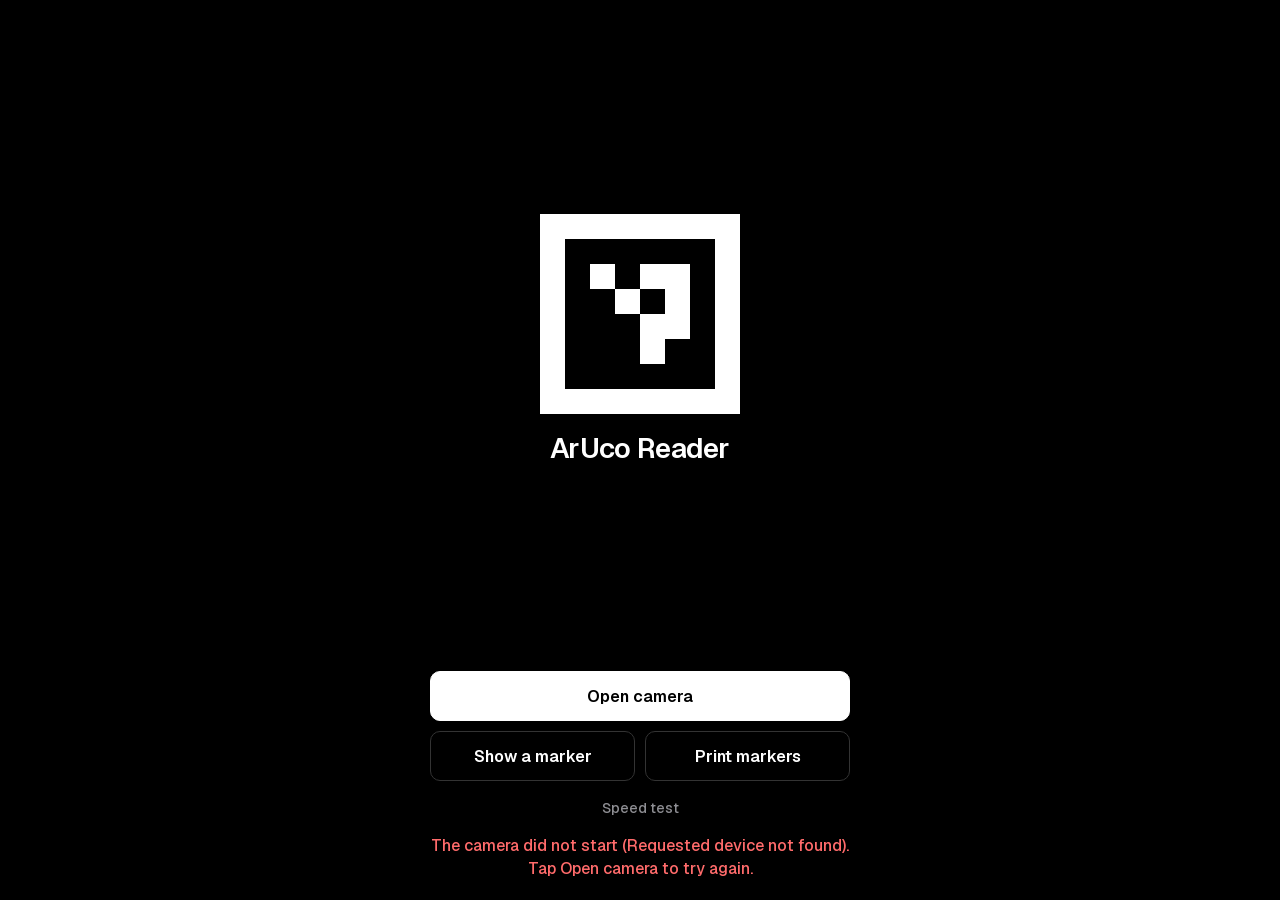
==== index.html @ ebd2d117 "Stable tags through blur and swings; smooth fades; 60 fps - Hold is time-based (0.4 s, fading over t" ====
<!doctype html>
<html lang="en">
<head>
<meta charset="utf-8">
<meta name="viewport" content="width=device-width,initial-scale=1,viewport-fit=cover,user-scalable=no">
<meta name="apple-mobile-web-app-capable" content="yes">
<meta name="mobile-web-app-capable" content="yes">
<meta name="apple-mobile-web-app-status-bar-style" content="black-translucent">
<meta name="apple-mobile-web-app-title" content="ArUco">
<meta name="theme-color" content="#000000">
<title>ArUco Reader</title>
<link rel="icon" href="icon.svg" type="image/svg+xml">
<link rel="manifest" href="manifest.webmanifest">
<link rel="preload" href="fonts/geist-latin.woff2" as="font" type="font/woff2" crossorigin>
<link rel="stylesheet" href="ui.css?v=29">
<style>
  /* Reader page. Shared tokens and components live in ui.css. */
  html, body { height: 100%; overflow: hidden; -webkit-user-select: none; user-select: none; touch-action: manipulation; }

  /* The camera area uses the largest viewport height, so Safari's toolbar collapsing or
     expanding never resizes (and visibly rescales) the picture. */
  #stage { position: fixed; top: 0; left: 0; right: 0; height: 100%; height: 100lvh; touch-action: none; overflow: hidden; }
  /* The camera is painted into the opaque #overlay with the outlines. The video element
     stays full size underneath (browsers keep delivering frames for on-screen video). */
  #video { position: absolute; inset: 0; width: 100%; height: 100%; object-fit: cover; }
  #overlay { position: absolute; inset: 0; width: 100%; height: 100%; pointer-events: none; background: var(--bg); }

  /* ---- chrome over the camera ---- */
  .glass { background: var(--glass); color: var(--fg); -webkit-backdrop-filter: blur(16px) saturate(1.3); backdrop-filter: blur(16px) saturate(1.3); }
  .top {
    position: fixed; top: 0; left: 0; right: 0; z-index: 2;
    display: flex; align-items: center; gap: 8px;
    padding: calc(env(safe-area-inset-top, 0px) + 8px) var(--sr) 8px var(--sl);
  }
  .top .spacer { flex: 1; }
  .setbtn { display: inline-flex; align-items: center; gap: 10px; height: 44px; padding: 0 14px; border: 0; border-radius: var(--r-s); font: 500 15px var(--font); }
  .setbtn svg { width: 12px; height: 12px; }
  /* Live indicator: a marker cell, filled while frames are being read. */
  .cellmark { width: 10px; height: 10px; border: 2px solid currentColor; }
  .cellmark.live { background: currentColor; }
  .round { width: 44px; height: 44px; border-radius: var(--r-s); border: 0; display: grid; place-items: center; flex: none; }
  .round[aria-pressed="true"] { background: var(--fg); color: var(--bg); }
  svg.i { width: 22px; height: 22px; fill: none; stroke: currentColor; stroke-width: 2; stroke-linecap: round; stroke-linejoin: round; }
  .stat { white-space: pre-line; position: fixed; z-index: 2; left: var(--sl); top: calc(env(safe-area-inset-top, 0px) + 62px); font: 500 11px/1.4 var(--font); text-shadow: 0 1px 2px #000; font-variant-numeric: tabular-nums; pointer-events: none; }
  /* Small labels over the camera: zoom level, paused, the one-time tap hint, notices. */
  .pill { position: fixed; z-index: 2; left: 50%; transform: translateX(-50%); padding: 9px 14px; border-radius: var(--r-s); font: 600 15px var(--font); pointer-events: none; white-space: nowrap; font-variant-numeric: tabular-nums; }
  .zoomhint { bottom: calc(var(--panel-h, 140px) + 14px); opacity: 0; transition: opacity .25s; }
  .zoomhint.on { opacity: 1; transition: none; }
  .taphint { top: 50%; transform: translate(-50%, -50%); }
  /* Paused: a white frame around the picture and a small label, nothing over the markers. */
  .frozen { top: calc(env(safe-area-inset-top, 0px) + 64px); display: inline-flex; align-items: center; gap: 7px; padding: 7px 12px; font-size: 14px; }
  .frozen svg { width: 12px; height: 12px; }
  #stage::after { content: ""; position: absolute; inset: 0; pointer-events: none; box-shadow: inset 0 0 0 3px #fff; opacity: 0; transition: opacity 120ms; }
  body.paused #stage::after { opacity: 1; }
  .taphint, .copyhint { animation: fade-in 200ms ease-out; }
  .copyhint { bottom: calc(var(--panel-h, 140px) + 14px); }
  .notice { position: fixed; z-index: 4; left: var(--sl); right: var(--sr); bottom: calc(var(--panel-h, 140px) + 14px); padding: 12px 14px; border-radius: var(--r-s); font: 500 15px/1.35 var(--font); }

  /* ---- tag strip along the bottom ---- */
  .bottom {
    position: fixed; left: 0; right: 0; bottom: 0; z-index: 2;
    background: var(--bg); border-top: 1px solid var(--hair);
    padding: 10px var(--sr) calc(env(safe-area-inset-bottom, 0px) + 12px) var(--sl);
    display: grid; gap: 8px;
  }
  .bar { display: flex; align-items: center; gap: 4px; }
  .bar .count { flex: 1; font: 600 15px var(--font); color: var(--muted); }
  .list { display: flex; gap: 8px; overflow-x: auto; scrollbar-width: none; min-width: 0; min-height: 56px; align-items: center; }
  .list::-webkit-scrollbar { display: none; }
  .list .hint { color: var(--muted); font-size: 15px; }
  /* Each card wears its marker's colour (the same as its outline on the camera): a dim
     border while out of view, full colour with a faint tint while in view. */
  .card {
    flex: none; display: flex; align-items: center; gap: 10px; padding: 6px 14px 6px 6px;
    border: 1.5px solid color-mix(in srgb, var(--c) 35%, transparent); border-radius: var(--r-s); background: var(--bg);
    transition: border-color 150ms, background-color 150ms;
  }
  .card.live { border-color: var(--c); background: color-mix(in srgb, var(--c) 14%, var(--bg)); }
  /* Cards are buttons: tap to copy the ID. */
  button.card { font: inherit; color: var(--fg); text-align: left; cursor: pointer; transition: transform 80ms ease-out, border-color 150ms, background-color 150ms; }
  button.card:active { transform: scale(0.96); }
  .card.copied small { color: var(--fg); }
  .card .mini { width: 38px; height: 38px; flex: none; border-radius: 3px; overflow: hidden; }
  .card .mini svg { width: 100%; height: 100%; display: block; shape-rendering: crispEdges; }
  .card .meta { display: grid; line-height: 1.1; font-variant-numeric: tabular-nums; }
  .card b { font: 600 20px var(--font); letter-spacing: -0.01em; }
  .card small { font: 500 12px var(--font); color: var(--muted); }

  /* ---- settings sheet ---- */
  .scrim { position: fixed; inset: 0; z-index: 5; background: rgba(0,0,0,0.5); }
  .settings {
    position: fixed; left: 0; right: 0; bottom: 0; z-index: 6; max-height: 86%; overflow-y: auto; overscroll-behavior: contain;
    background: var(--bg); border-top: 1px solid var(--hair); border-radius: var(--r-m) var(--r-m) 0 0;
    padding: 16px var(--sr) calc(env(safe-area-inset-bottom, 0px) + 20px) var(--sl);
    display: grid; gap: 20px;
  }
  .settings:not([hidden]) { animation: sheet-in 200ms cubic-bezier(0.2, 0.8, 0.2, 1); }
  .scrim:not([hidden]) { animation: fade-in 200ms ease-out; }
  .settings header { display: flex; align-items: center; gap: 12px; }
  .settings h2 { flex: 1; }
  .group { display: grid; gap: 10px; }
  .dictname { margin-top: -12px; color: var(--muted); font: 500 13px var(--font); font-variant-numeric: tabular-nums; }
  .more { display: grid; gap: 20px; border-top: 1px solid var(--hair); padding-top: 12px; }
  .more summary { cursor: pointer; font: 600 15px var(--font); color: var(--muted); list-style: none; display: flex; align-items: center; justify-content: space-between; min-height: 32px; }
  .more summary::-webkit-details-marker { display: none; }
  .more summary::after { content: "+"; font: 400 24px/1 var(--font); }
  .more[open] summary::after { content: "−"; }
  .more > .group:first-of-type { margin-top: 6px; }
  .links { display: flex; flex-wrap: wrap; gap: 8px; }
  .build { color: var(--muted); font: 500 12px var(--font); font-variant-numeric: tabular-nums; }

  /* ---- start screen ---- */
  .gate {
    position: fixed; inset: 0; z-index: 3; overflow-y: auto; background: var(--bg);
    padding: calc(env(safe-area-inset-top, 0px) + 24px) var(--sr) calc(env(safe-area-inset-bottom, 0px) + 20px) var(--sl);
    display: flex; flex-direction: column;
  }
  .gate .inner { width: 100%; max-width: 420px; margin: 0 auto; flex: 1; display: flex; flex-direction: column; gap: 18px; }
  .hero { margin: auto 0 0; display: grid; gap: 18px; justify-items: center; }
  .gate h1 { font: 600 28px/1.15 var(--font); letter-spacing: -0.025em; text-align: center; }
  .gate .actions { margin-top: auto; display: grid; gap: 10px; }
  .gate .pair { display: grid; grid-template-columns: 1fr 1fr; gap: 10px; }
  .gate .quiet { justify-self: center; color: var(--muted); font: 500 14px var(--font); padding: 8px; text-decoration: none; }
  .err { color: var(--alert); font-weight: 500; text-align: center; }
  /* While the camera starts, the splash shows only the marker, the name and the status. */
  .gate.starting .pair, .gate.starting .quiet { visibility: hidden; }

  /* ---- a shown marker, as large as fits ---- */
  .sheet { position: fixed; inset: 0; z-index: 7; background: var(--bg); display: grid; grid-template-rows: auto 1fr auto; }
  .sheet header { display: flex; align-items: center; gap: 10px; padding: calc(env(safe-area-inset-top, 0px) + 12px) var(--sr) 8px var(--sl); }
  .sheet header select { flex: 1; min-width: 0; }
  .sheet .body { display: grid; place-items: center; padding: 12px; min-height: 0; }
  #markerSvg svg { width: min(86vw, 60vh); height: auto; display: block; }
  .sheet footer { display: grid; justify-items: center; gap: 8px; padding: 8px var(--sr) calc(env(safe-area-inset-bottom, 0px) + 18px) var(--sl); }
  .caption { font: 500 13px var(--font); font-variant-numeric: tabular-nums; color: var(--muted); }
  .stepper { display: flex; align-items: stretch; gap: 8px; }
  .stepper button { width: 54px; height: 54px; font: 400 26px/1 var(--font); }
  .stepper input { width: 110px; height: 54px; text-align: center; font: 700 26px var(--font); }
</style>
</head>
<body>

<div id="stage">
  <video id="video" playsinline muted autoplay></video>
  <canvas id="overlay"></canvas>
</div>

<div class="top" id="top" hidden>
  <button class="setbtn glass" id="setBtn" aria-label="Marker set and settings"><span class="cellmark" id="live"></span><span id="setName">4×4 · 50 IDs</span><svg viewBox="0 0 12 12" aria-hidden="true"><path d="M2 4l4 4 4-4" fill="none" stroke="currentColor" stroke-width="2"/></svg></button>
  <span class="spacer"></span>
  <button class="round glass" id="torch" hidden aria-pressed="false" aria-label="Flashlight">
    <svg class="i" viewBox="0 0 24 24"><path d="M13 2 4 14h7l-1 8 9-12h-7z"/></svg>
  </button>
  <button class="round glass" id="settingsBtn" aria-label="Settings">
    <svg class="i" viewBox="0 0 24 24"><path d="M4 7h10M18 7h2M4 17h2M10 17h10"/><circle cx="16" cy="7" r="2"/><circle cx="8" cy="17" r="2"/></svg>
  </button>
</div>
<div class="stat" id="stat" hidden></div>
<div class="pill zoomhint glass" id="zoomHint" aria-live="polite"></div>
<div class="pill frozen glass" id="frozen" hidden role="status"><svg viewBox="0 0 12 12" aria-hidden="true"><path d="M3.5 2v8M8.5 2v8" stroke="currentColor" stroke-width="2.2" stroke-linecap="round"/></svg>Paused</div>
<div class="pill taphint glass" id="tapHint" hidden>Tap to pause</div>
<div class="pill copyhint glass" id="copyHint" hidden>Tap a marker to copy its ID</div>
<div class="notice glass" id="notice" hidden role="alert"></div>

<div class="bottom" id="bottom" hidden>
  <div class="bar">
    <span class="count" id="seenCount">No tags yet</span>
    <button class="btn text" id="copy">Copy IDs</button>
    <button class="btn text" id="clear">Clear</button>
  </div>
  <div class="list" id="seen"><span class="hint" id="emptyHint">Point the camera at a marker.</span></div>
</div>

<div class="scrim" id="scrim" hidden></div>
<div class="settings" id="settings" hidden role="dialog" aria-modal="true" aria-label="Settings">
  <header><h2>Settings</h2><button class="btn ink small" id="settingsDone">Done</button></header>
  <div class="group">
    <h3>Marker type</h3>
    <div class="opts" id="family"></div>
  </div>
  <div class="group" id="sizeGroup">
    <h3>IDs in the set</h3>
    <div class="opts seg" id="size"></div>
  </div>
  <p class="dictname" id="dictName"></p>
  <div class="group">
    <h3>Scan size</h3>
    <div class="opts seg" id="speedOpts"></div>
  </div>
  <details class="more">
    <summary>More settings</summary>
    <div class="group">
      <h3>Camera</h3>
      <div class="opts seg" id="camOpts"></div>
      <div id="lensGroup" hidden><div class="opts" id="lensOpts"></div></div>
      <p id="camNow" class="caption"></p>
    </div>
    <div class="group">
      <h3>Range</h3>
      <div class="opts seg" id="areaOpts"></div>
    </div>
    <div class="group">
      <h3>Error correction</h3>
      <div class="opts seg" id="correctOpts"></div>
    </div>
    <div class="group">
      <h3>Speed readout</h3>
      <div class="opts seg" id="statOpts"></div>
    </div>
  </details>
  <div class="links">
    <button class="btn line small" id="showMarker">Show a marker</button>
    <a class="btn line small" href="generate.html">Print markers</a>
    <a class="btn line small" href="bench.html">Speed test</a>
  </div>
  <p class="build" id="build"></p>
</div>

<div class="gate" id="gate">
  <div class="inner">
    <figure class="hero">
      <svg class="mark" id="mark" viewBox="0 0 8 8" role="img" aria-label="An ArUco marker"></svg>
      <h1>ArUco Reader</h1>
    </figure>
    <div class="actions">
      <button class="btn ink" id="start">Open camera</button>
      <div class="pair">
        <button class="btn line" id="gateMarker">Show a marker</button>
        <a class="btn line" href="generate.html">Print markers</a>
      </div>
      <a class="quiet" href="bench.html">Speed test</a>
      <div class="err" id="err" hidden></div>
    </div>
  </div>
</div>

<div class="sheet" id="sheet" hidden>
  <header>
    <select id="genSet" aria-label="Marker set"></select>
    <button class="btn ink small" id="genClose">Done</button>
  </header>
  <div class="body"><div id="markerSvg" class="crisp"></div></div>
  <footer>
    <div class="stepper">
      <button class="btn line" id="genPrev" aria-label="Previous ID">−</button>
      <input id="genId" type="number" min="0" value="0" inputmode="numeric" aria-label="Marker ID">
      <button class="btn line" id="genNext" aria-label="Next ID">+</button>
    </div>
    <div class="caption" id="markerCaption"></div>
  </footer>
</div>

<script src="vendor/cv.js"></script>
<script src="vendor/aruco.js"></script>
<script src="markers.js?v=29"></script>
<script src="app.js?v=29"></script>
</body>
</html>
---- ui.css ----
/* ArUco Tools: shared tokens and components. True black, white type in Geist, hairline
   separators instead of grey panels. Selection is shown by inversion (white on black flips
   to black on white). Markers are always drawn in real black and white. */

@font-face {
  font-family: 'Geist';
  src: url('fonts/geist-latin.woff2') format('woff2');
  font-weight: 100 900;
  font-style: normal;
  font-display: swap;
}

:root {
  --bg: #000;
  --raised: #000;      /* surfaces stay true black; hairlines separate them */
  --hair: #262626;     /* separators */
  --fg: #fff;
  --muted: #8e8e93;    /* secondary text, 6.8:1 on black */
  --line: #333;        /* borders of unselected controls */
  --alert: #ff6b6b;
  --glass: rgba(0, 0, 0, 0.55);
  --r-s: 10px;
  --r-m: 18px;
  --font: 'Geist', -apple-system, system-ui, 'Segoe UI', Roboto, sans-serif;
  --sl: max(16px, env(safe-area-inset-left, 0px));
  --sr: max(16px, env(safe-area-inset-right, 0px));
  color-scheme: dark;
}

* { box-sizing: border-box; }
[hidden] { display: none !important; }
html { -webkit-text-size-adjust: 100%; }
body { margin: 0; background: var(--bg); color: var(--fg); font: 400 16px/1.4 var(--font); -webkit-tap-highlight-color: transparent; -webkit-font-smoothing: antialiased; }
:focus-visible { outline: 2px solid var(--fg); outline-offset: 3px; }

h1, h2, h3 { margin: 0; text-wrap: balance; }
h2 { font: 600 21px/1.2 var(--font); letter-spacing: -0.015em; }
h3 { font: 500 13px/1.3 var(--font); color: var(--muted); letter-spacing: 0.01em; }
p { margin: 0; color: var(--muted); font-size: 14px; }
a { color: inherit; }

/* Buttons: primary (white), line (outlined), text (inline). */
.btn {
  display: inline-flex; align-items: center; justify-content: center; gap: 8px;
  height: 50px; padding: 0 18px; border: 1.5px solid var(--line); border-radius: var(--r-s);
  font: 600 16px var(--font); text-decoration: none; cursor: pointer;
  background: transparent; color: var(--fg);
  transition: transform 80ms ease-out;
}
.btn:active { transform: scale(0.97); }
.btn.ink { background: var(--fg); color: var(--bg); border-color: var(--fg); }
.btn.line:active { background: var(--fg); color: var(--bg); }
.btn.small { height: 38px; padding: 0 14px; font-size: 15px; }
.btn.text { border-color: transparent; height: 38px; padding: 0 10px; font-size: 15px; }
.btn.text:active { background: var(--fg); color: var(--bg); }
.btn:disabled { opacity: 0.45; cursor: default; }

/* Choices: cells that invert when chosen. */
.opts { display: flex; flex-wrap: wrap; gap: 8px; }
.opts button {
  height: 38px; padding: 0 14px; border: 1.5px solid var(--line); border-radius: var(--r-s);
  background: transparent; color: var(--fg); font: 500 15px var(--font); cursor: pointer;
  font-variant-numeric: tabular-nums; transition: transform 80ms ease-out;
}
.opts button:active { transform: scale(0.97); }
.opts button[aria-pressed="true"] { background: var(--fg); color: var(--bg); border-color: var(--fg); }

/* Segmented control: one of a few, joined in a single track. */
.opts.seg { display: inline-flex; flex-wrap: nowrap; gap: 2px; padding: 3px; border: 1px solid var(--line); border-radius: var(--r-s); max-width: 100%; overflow-x: auto; scrollbar-width: none; }
.opts.seg::-webkit-scrollbar { display: none; }
.opts.seg button { flex: 1 0 auto; height: 34px; padding: 0 14px; border: 0; border-radius: calc(var(--r-s) - 3px); color: var(--muted); }
.opts.seg button[aria-pressed="true"] { color: var(--bg); }

select, input {
  height: 44px; padding: 0 12px; border: 1.5px solid var(--line); border-radius: var(--r-s);
  background: var(--raised); color: var(--fg); font: 500 16px var(--font); max-width: 100%;
}
select { padding-right: 32px; appearance: none; -webkit-appearance: none;
  background: var(--raised) url("data:image/svg+xml,%3Csvg xmlns='http://www.w3.org/2000/svg' viewBox='0 0 12 12'%3E%3Cpath d='M2 4l4 4 4-4' fill='none' stroke='%23fff' stroke-width='1.6'/%3E%3C/svg%3E") no-repeat right 12px center / 12px; }
input[type=number] { font-variant-numeric: tabular-nums; }

/* Generated marker images (cards, the shown marker, printed sheets): crisp, no seams. */
.crisp svg, svg.crisp { shape-rendering: crispEdges; }

/* A marker drawn as SVG cells in a one-cell white quiet zone; always real black and white. */
.mark { display: block; width: min(46vw, 200px); height: auto; shape-rendering: crispEdges; }
.mark rect { fill: #000; transition: fill 180ms ease-in-out; transition-delay: var(--d, 0ms); }
.mark rect.w, .mark .quiet { fill: #fff; }

@keyframes sheet-in { from { transform: translateY(40px); opacity: 0.4; } }
@keyframes fade-in { from { opacity: 0; } }
@keyframes pop { from { transform: scale(0.6); opacity: 0; } }
.card.new { animation: pop 240ms cubic-bezier(0.2, 0.9, 0.3, 1.25); }

@media (prefers-reduced-motion: reduce) {
  .btn, .btn:active, .opts button, .opts button:active { transition: none; transform: none; }
  .mark rect { transition: none; }
  .settings:not([hidden]), .scrim:not([hidden]), .card.new { animation: none !important; }
}
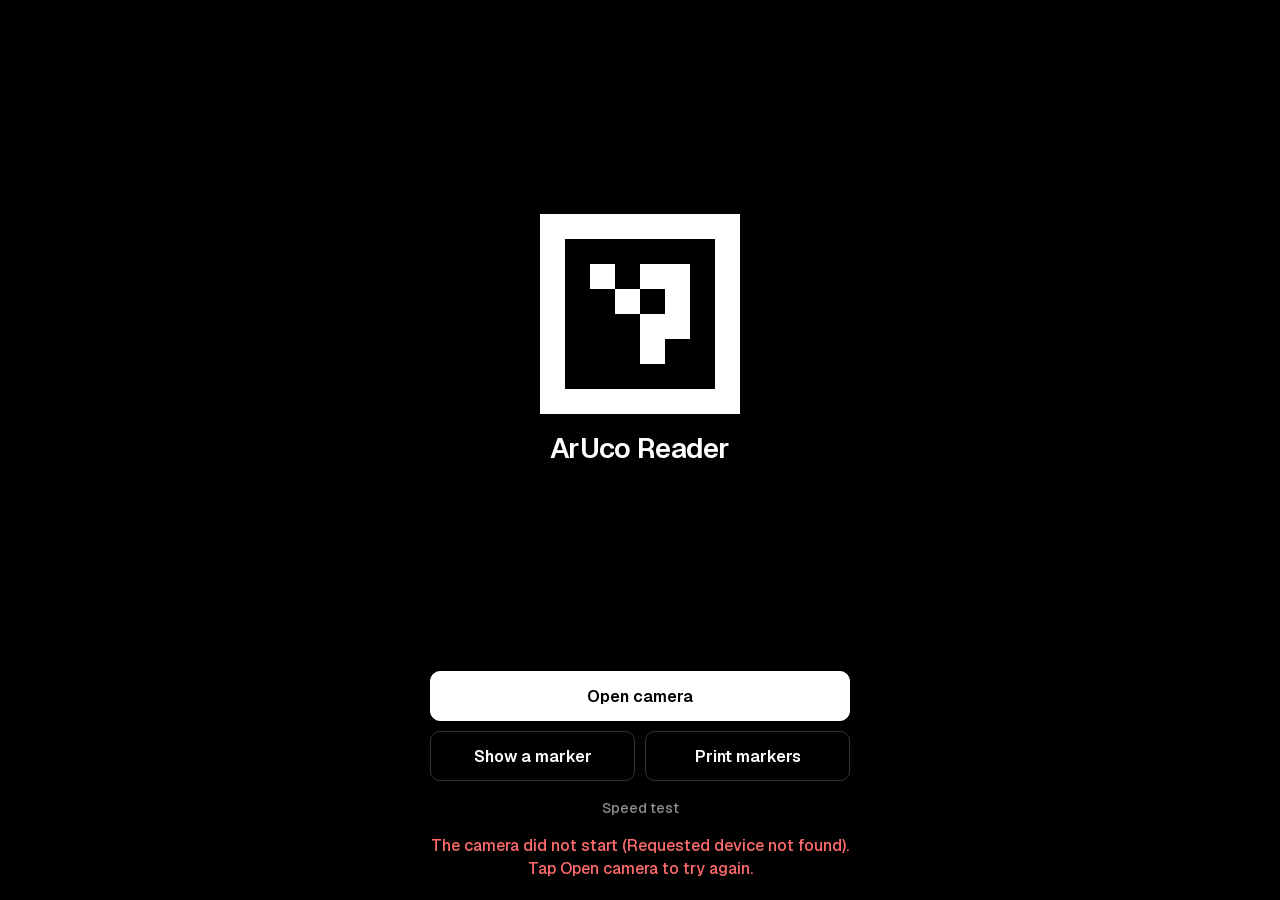
==== commit 4b2117fc: "Glide outline corrections; no second camera prompt after updates Outlines ease each new read in over" ====
--- a/index.html
+++ b/index.html
@@ -12,7 +12,7 @@
 <link rel="icon" href="icon.svg" type="image/svg+xml">
 <link rel="manifest" href="manifest.webmanifest">
 <link rel="preload" href="fonts/geist-latin.woff2" as="font" type="font/woff2" crossorigin>
-<link rel="stylesheet" href="ui.css?v=29">
+<link rel="stylesheet" href="ui.css?v=30">
 <style>
   /* Reader page. Shared tokens and components live in ui.css. */
   html, body { height: 100%; overflow: hidden; -webkit-user-select: none; user-select: none; touch-action: manipulation; }
@@ -252,7 +252,7 @@
 
 <script src="vendor/cv.js"></script>
 <script src="vendor/aruco.js"></script>
-<script src="markers.js?v=29"></script>
-<script src="app.js?v=29"></script>
+<script src="markers.js?v=30"></script>
+<script src="app.js?v=30"></script>
 </body>
 </html>
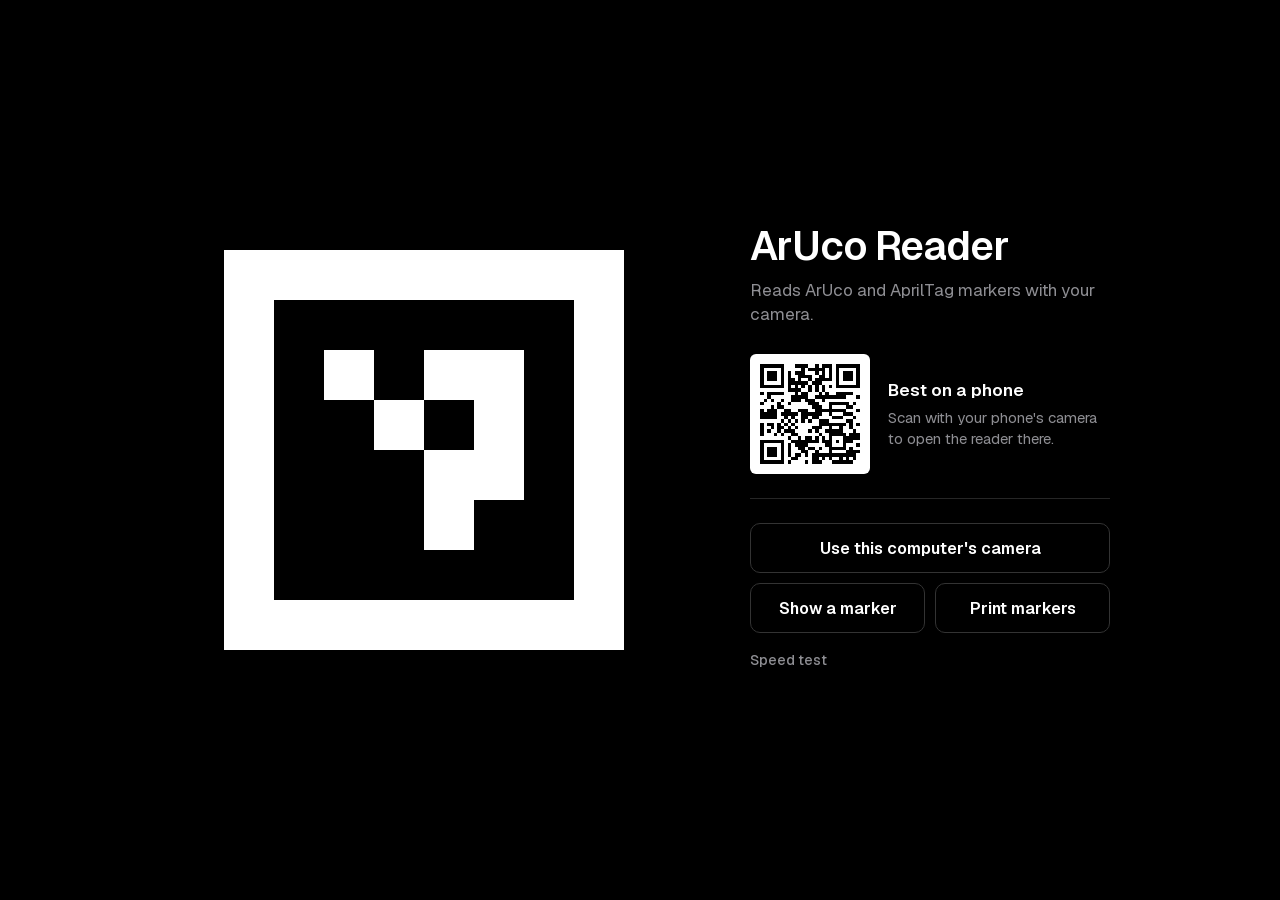
==== commit c9d1f2cb: "Desktop layouts: landing page that points to the phone, side settings, print sidebar On a computer t" ====
--- a/index.html
+++ b/index.html
@@ -12,7 +12,7 @@
 <link rel="icon" href="icon.svg" type="image/svg+xml">
 <link rel="manifest" href="manifest.webmanifest">
 <link rel="preload" href="fonts/geist-latin.woff2" as="font" type="font/woff2" crossorigin>
-<link rel="stylesheet" href="ui.css?v=30">
+<link rel="stylesheet" href="ui.css?v=31">
 <style>
   /* Reader page. Shared tokens and components live in ui.css. */
   html, body { height: 100%; overflow: hidden; -webkit-user-select: none; user-select: none; touch-action: manipulation; }
@@ -125,6 +125,43 @@
   /* While the camera starts, the splash shows only the marker, the name and the status. */
   .gate.starting .pair, .gate.starting .quiet { visibility: hidden; }
 
+  /* On a computer (a mouse or trackpad and a wide window) the start page is a landing page:
+     the marker beside the actions, and a code that opens the reader on a phone. */
+  .tagline, .handoff { display: none; }
+  @media (min-width: 860px) and (hover: hover) and (pointer: fine) {
+    .gate { display: grid; place-items: center; padding: 48px; }
+    .gate .inner {
+      flex: none; max-width: 940px; display: grid; gap: 0 72px; align-items: center;
+      grid-template-columns: minmax(0, 1fr) 360px; grid-template-areas: "mark title" "mark actions";
+    }
+    .hero { display: contents; }
+    .hero .mark { grid-area: mark; justify-self: center; width: min(34vw, 400px); }
+    .title { grid-area: title; align-self: end; display: grid; gap: 10px; }
+    .gate h1 { text-align: left; font-size: 40px; }
+    .tagline { display: block; font-size: 17px; }
+    .gate .actions { grid-area: actions; align-self: start; margin-top: 28px; }
+    .gate .quiet { justify-self: start; padding: 8px 0; }
+    .err { text-align: left; }
+    /* The reader is made for phones, so the code to open it there comes first. */
+    .handoff { order: -1; display: flex; align-items: center; gap: 18px; margin-bottom: 14px; padding-bottom: 24px; border-bottom: 1px solid var(--hair); }
+    .handoff .qr { width: 120px; height: 120px; flex: none; border-radius: 6px; shape-rendering: crispEdges; }
+    .handoff p { display: grid; gap: 4px; font-size: 14px; }
+    .handoff p { font-size: 15px; }
+    .handoff b { color: var(--fg); font-weight: 600; font-size: 17px; }
+    .gate.starting .handoff { visibility: hidden; }
+
+    /* Settings: a panel on the right instead of a sheet across the whole width. */
+    .settings {
+      top: 0; left: auto; width: 440px; max-height: none; align-content: start;
+      border-top: 0; border-left: 1px solid var(--hair); border-radius: 0;
+      padding-top: 20px;
+    }
+    .settings:not([hidden]) { animation: panel-in 200ms cubic-bezier(0.2, 0.8, 0.2, 1); }
+    .sheet header { justify-content: space-between; }
+    .sheet header select { flex: 0 1 360px; }
+  }
+  @keyframes panel-in { from { transform: translateX(40px); opacity: 0.4; } }
+
   /* ---- a shown marker, as large as fits ---- */
   .sheet { position: fixed; inset: 0; z-index: 7; background: var(--bg); display: grid; grid-template-rows: auto 1fr auto; }
   .sheet header { display: flex; align-items: center; gap: 10px; padding: calc(env(safe-area-inset-top, 0px) + 12px) var(--sr) 8px var(--sl); }
@@ -220,13 +257,20 @@
   <div class="inner">
     <figure class="hero">
       <svg class="mark" id="mark" viewBox="0 0 8 8" role="img" aria-label="An ArUco marker"></svg>
-      <h1>ArUco Reader</h1>
+      <div class="title">
+        <h1>ArUco Reader</h1>
+        <p class="tagline">Reads ArUco and AprilTag markers with your camera.</p>
+      </div>
     </figure>
     <div class="actions">
       <button class="btn ink" id="start">Open camera</button>
       <div class="pair">
         <button class="btn line" id="gateMarker">Show a marker</button>
         <a class="btn line" href="generate.html">Print markers</a>
+      </div>
+      <div class="handoff">
+        <svg class="qr" viewBox="-3 -3 35 35" role="img" aria-label="QR code for wolfffff.github.io/aruco-tools"><rect x="-3" y="-3" width="35" height="35" fill="#fff"/><path fill="#000" d="M0 0h7v1h-7zM10 0h4v1h-4zM16 0h1v1h-1zM18 0h3v1h-3zM22 0h7v1h-7zM0 1h1v1h-1zM6 1h1v1h-1zM12 1h1v1h-1zM14 1h5v1h-5zM20 1h1v1h-1zM22 1h1v1h-1zM28 1h1v1h-1zM0 2h1v1h-1zM2 2h3v1h-3zM6 2h1v1h-1zM8 2h1v1h-1zM10 2h3v1h-3zM16 2h1v1h-1zM18 2h1v1h-1zM20 2h1v1h-1zM22 2h1v1h-1zM24 2h3v1h-3zM28 2h1v1h-1zM0 3h1v1h-1zM2 3h3v1h-3zM6 3h1v1h-1zM8 3h1v1h-1zM11 3h4v1h-4zM17 3h2v1h-2zM20 3h1v1h-1zM22 3h1v1h-1zM24 3h3v1h-3zM28 3h1v1h-1zM0 4h1v1h-1zM2 4h3v1h-3zM6 4h1v1h-1zM8 4h2v1h-2zM11 4h1v1h-1zM14 4h1v1h-1zM16 4h5v1h-5zM22 4h1v1h-1zM24 4h3v1h-3zM28 4h1v1h-1zM0 5h1v1h-1zM6 5h1v1h-1zM8 5h6v1h-6zM15 5h3v1h-3zM22 5h1v1h-1zM28 5h1v1h-1zM0 6h7v1h-7zM8 6h1v1h-1zM10 6h1v1h-1zM12 6h1v1h-1zM14 6h1v1h-1zM16 6h1v1h-1zM18 6h1v1h-1zM20 6h1v1h-1zM22 6h7v1h-7zM8 7h4v1h-4zM14 7h1v1h-1zM16 7h1v1h-1zM18 7h1v1h-1zM0 8h1v1h-1zM2 8h5v1h-5zM10 8h1v1h-1zM12 8h2v1h-2zM17 8h1v1h-1zM19 8h1v1h-1zM22 8h5v1h-5zM2 9h1v1h-1zM9 9h5v1h-5zM16 9h9v1h-9zM28 9h1v1h-1zM1 10h1v1h-1zM3 10h1v1h-1zM6 10h1v1h-1zM9 10h3v1h-3zM13 10h3v1h-3zM18 10h1v1h-1zM0 11h1v1h-1zM5 11h1v1h-1zM8 11h1v1h-1zM14 11h3v1h-3zM20 11h6v1h-6zM27 11h1v1h-1zM3 12h1v1h-1zM5 12h2v1h-2zM15 12h3v1h-3zM20 12h1v1h-1zM25 12h2v1h-2zM0 13h1v1h-1zM2 13h3v1h-3zM7 13h2v1h-2zM11 13h3v1h-3zM16 13h9v1h-9zM28 13h1v1h-1zM0 14h5v1h-5zM6 14h5v1h-5zM12 14h6v1h-6zM20 14h1v1h-1zM24 14h3v1h-3zM0 15h5v1h-5zM7 15h1v1h-1zM9 15h1v1h-1zM12 15h2v1h-2zM15 15h2v1h-2zM21 15h3v1h-3zM27 15h1v1h-1zM6 16h1v1h-1zM8 16h1v1h-1zM10 16h1v1h-1zM12 16h1v1h-1zM14 16h1v1h-1zM17 16h3v1h-3zM25 16h2v1h-2zM0 17h1v1h-1zM2 17h2v1h-2zM5 17h1v1h-1zM7 17h1v1h-1zM9 17h1v1h-1zM17 17h8v1h-8zM26 17h1v1h-1zM28 17h1v1h-1zM0 18h1v1h-1zM3 18h1v1h-1zM5 18h2v1h-2zM8 18h1v1h-1zM10 18h1v1h-1zM15 18h3v1h-3zM20 18h1v1h-1zM23 18h1v1h-1zM26 18h1v1h-1zM0 19h1v1h-1zM2 19h1v1h-1zM5 19h1v1h-1zM7 19h3v1h-3zM14 19h1v1h-1zM16 19h1v1h-1zM19 19h5v1h-5zM27 19h1v1h-1zM0 20h1v1h-1zM4 20h1v1h-1zM6 20h1v1h-1zM9 20h2v1h-2zM17 20h1v1h-1zM20 20h5v1h-5zM26 20h3v1h-3zM8 21h1v1h-1zM11 21h1v1h-1zM13 21h2v1h-2zM16 21h1v1h-1zM18 21h1v1h-1zM20 21h1v1h-1zM24 21h5v1h-5zM0 22h7v1h-7zM9 22h8v1h-8zM18 22h3v1h-3zM22 22h1v1h-1zM24 22h3v1h-3zM0 23h1v1h-1zM6 23h1v1h-1zM8 23h1v1h-1zM10 23h4v1h-4zM19 23h2v1h-2zM24 23h1v1h-1zM28 23h1v1h-1zM0 24h1v1h-1zM2 24h3v1h-3zM6 24h1v1h-1zM8 24h1v1h-1zM11 24h2v1h-2zM14 24h2v1h-2zM17 24h1v1h-1zM20 24h5v1h-5zM26 24h1v1h-1zM0 25h1v1h-1zM2 25h3v1h-3zM6 25h1v1h-1zM8 25h1v1h-1zM12 25h2v1h-2zM16 25h1v1h-1zM20 25h1v1h-1zM25 25h4v1h-4zM0 26h1v1h-1zM2 26h3v1h-3zM6 26h1v1h-1zM8 26h1v1h-1zM10 26h2v1h-2zM13 26h1v1h-1zM15 26h13v1h-13zM0 27h1v1h-1zM6 27h1v1h-1zM9 27h2v1h-2zM15 27h2v1h-2zM18 27h1v1h-1zM20 27h1v1h-1zM23 27h1v1h-1zM25 27h1v1h-1zM27 27h1v1h-1zM0 28h7v1h-7zM8 28h1v1h-1zM13 28h1v1h-1zM15 28h3v1h-3zM21 28h6v1h-6z"/></svg>
+        <p><b>Best on a phone</b>Scan with your phone's camera to open the reader there.</p>
       </div>
       <a class="quiet" href="bench.html">Speed test</a>
       <div class="err" id="err" hidden></div>
@@ -252,7 +296,7 @@
 
 <script src="vendor/cv.js"></script>
 <script src="vendor/aruco.js"></script>
-<script src="markers.js?v=30"></script>
-<script src="app.js?v=30"></script>
+<script src="markers.js?v=31"></script>
+<script src="app.js?v=31"></script>
 </body>
 </html>
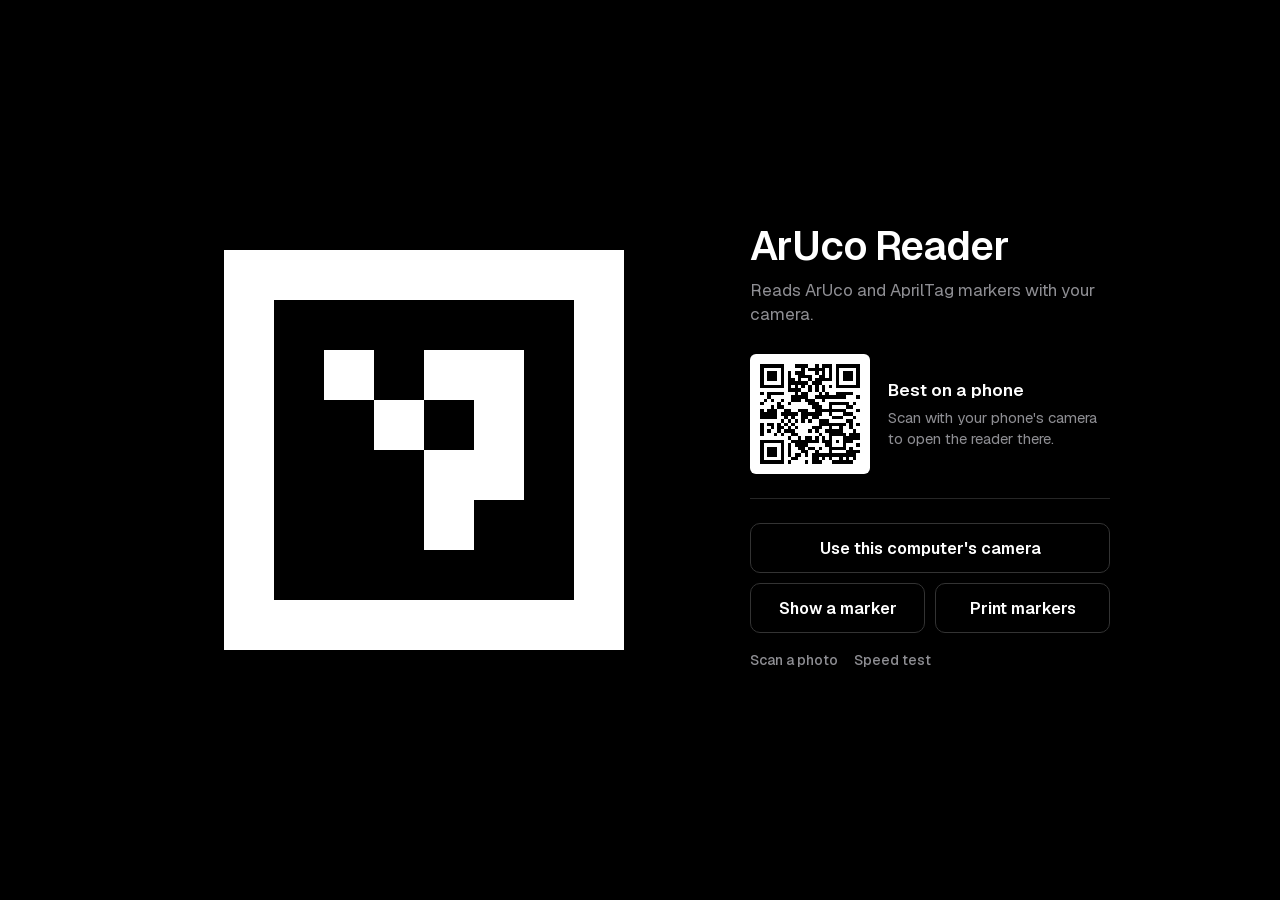
==== commit 5e6e01a1: "Auto-detect the marker type; scan a photo Auto (the new default) looks for every marker type at once" ====
--- a/index.html
+++ b/index.html
@@ -12,7 +12,7 @@
 <link rel="icon" href="icon.svg" type="image/svg+xml">
 <link rel="manifest" href="manifest.webmanifest">
 <link rel="preload" href="fonts/geist-latin.woff2" as="font" type="font/woff2" crossorigin>
-<link rel="stylesheet" href="ui.css?v=31">
+<link rel="stylesheet" href="ui.css?v=32">
 <style>
   /* Reader page. Shared tokens and components live in ui.css. */
   html, body { height: 100%; overflow: hidden; -webkit-user-select: none; user-select: none; touch-action: manipulation; }
@@ -120,10 +120,11 @@
   .gate h1 { font: 600 28px/1.15 var(--font); letter-spacing: -0.025em; text-align: center; }
   .gate .actions { margin-top: auto; display: grid; gap: 10px; }
   .gate .pair { display: grid; grid-template-columns: 1fr 1fr; gap: 10px; }
-  .gate .quiet { justify-self: center; color: var(--muted); font: 500 14px var(--font); padding: 8px; text-decoration: none; }
+  .gate .quietlinks { justify-self: center; display: flex; gap: 4px; }
+  .gate .quiet { color: var(--muted); font: 500 14px var(--font); padding: 8px; text-decoration: none; background: none; border: 0; cursor: pointer; }
   .err { color: var(--alert); font-weight: 500; text-align: center; }
   /* While the camera starts, the splash shows only the marker, the name and the status. */
-  .gate.starting .pair, .gate.starting .quiet { visibility: hidden; }
+  .gate.starting .pair, .gate.starting .quietlinks { visibility: hidden; }
 
   /* On a computer (a mouse or trackpad and a wide window) the start page is a landing page:
      the marker beside the actions, and a code that opens the reader on a phone. */
@@ -140,7 +141,8 @@
     .gate h1 { text-align: left; font-size: 40px; }
     .tagline { display: block; font-size: 17px; }
     .gate .actions { grid-area: actions; align-self: start; margin-top: 28px; }
-    .gate .quiet { justify-self: start; padding: 8px 0; }
+    .gate .quietlinks { justify-self: start; gap: 16px; }
+    .gate .quiet { padding: 8px 0; }
     .err { text-align: left; }
     /* The reader is made for phones, so the code to open it there comes first. */
     .handoff { order: -1; display: flex; align-items: center; gap: 18px; margin-bottom: 14px; padding-bottom: 24px; border-bottom: 1px solid var(--hair); }
@@ -173,6 +175,13 @@
   .stepper { display: flex; align-items: stretch; gap: 8px; }
   .stepper button { width: 54px; height: 54px; font: 400 26px/1 var(--font); }
   .stepper input { width: 110px; height: 54px; text-align: center; font: 700 26px var(--font); }
+
+  /* ---- a scanned photo, with its markers outlined ---- */
+  .sheet.photo { z-index: 8; }
+  .photo header h2 { flex: 1; }
+  .photo .body { position: relative; padding: 0; }
+  #photoCanvas { position: absolute; inset: 0; width: 100%; height: 100%; }
+  .photoids { margin: 0; max-width: 640px; text-align: center; color: var(--fg); font: 600 20px/1.35 var(--font); font-variant-numeric: tabular-nums; }
 </style>
 </head>
 <body>
@@ -203,6 +212,7 @@
   <div class="bar">
     <span class="count" id="seenCount">No tags yet</span>
     <button class="btn text" id="copy">Copy IDs</button>
+    <button class="btn text" id="export">Export</button>
     <button class="btn text" id="clear">Clear</button>
   </div>
   <div class="list" id="seen"><span class="hint" id="emptyHint">Point the camera at a marker.</span></div>
@@ -246,6 +256,7 @@
     </div>
   </details>
   <div class="links">
+    <button class="btn line small" id="scanPhoto">Scan a photo</button>
     <button class="btn line small" id="showMarker">Show a marker</button>
     <a class="btn line small" href="generate.html">Print markers</a>
     <a class="btn line small" href="bench.html">Speed test</a>
@@ -272,7 +283,7 @@
         <svg class="qr" viewBox="-3 -3 35 35" role="img" aria-label="QR code for wolfffff.github.io/aruco-tools"><rect x="-3" y="-3" width="35" height="35" fill="#fff"/><path fill="#000" d="M0 0h7v1h-7zM10 0h4v1h-4zM16 0h1v1h-1zM18 0h3v1h-3zM22 0h7v1h-7zM0 1h1v1h-1zM6 1h1v1h-1zM12 1h1v1h-1zM14 1h5v1h-5zM20 1h1v1h-1zM22 1h1v1h-1zM28 1h1v1h-1zM0 2h1v1h-1zM2 2h3v1h-3zM6 2h1v1h-1zM8 2h1v1h-1zM10 2h3v1h-3zM16 2h1v1h-1zM18 2h1v1h-1zM20 2h1v1h-1zM22 2h1v1h-1zM24 2h3v1h-3zM28 2h1v1h-1zM0 3h1v1h-1zM2 3h3v1h-3zM6 3h1v1h-1zM8 3h1v1h-1zM11 3h4v1h-4zM17 3h2v1h-2zM20 3h1v1h-1zM22 3h1v1h-1zM24 3h3v1h-3zM28 3h1v1h-1zM0 4h1v1h-1zM2 4h3v1h-3zM6 4h1v1h-1zM8 4h2v1h-2zM11 4h1v1h-1zM14 4h1v1h-1zM16 4h5v1h-5zM22 4h1v1h-1zM24 4h3v1h-3zM28 4h1v1h-1zM0 5h1v1h-1zM6 5h1v1h-1zM8 5h6v1h-6zM15 5h3v1h-3zM22 5h1v1h-1zM28 5h1v1h-1zM0 6h7v1h-7zM8 6h1v1h-1zM10 6h1v1h-1zM12 6h1v1h-1zM14 6h1v1h-1zM16 6h1v1h-1zM18 6h1v1h-1zM20 6h1v1h-1zM22 6h7v1h-7zM8 7h4v1h-4zM14 7h1v1h-1zM16 7h1v1h-1zM18 7h1v1h-1zM0 8h1v1h-1zM2 8h5v1h-5zM10 8h1v1h-1zM12 8h2v1h-2zM17 8h1v1h-1zM19 8h1v1h-1zM22 8h5v1h-5zM2 9h1v1h-1zM9 9h5v1h-5zM16 9h9v1h-9zM28 9h1v1h-1zM1 10h1v1h-1zM3 10h1v1h-1zM6 10h1v1h-1zM9 10h3v1h-3zM13 10h3v1h-3zM18 10h1v1h-1zM0 11h1v1h-1zM5 11h1v1h-1zM8 11h1v1h-1zM14 11h3v1h-3zM20 11h6v1h-6zM27 11h1v1h-1zM3 12h1v1h-1zM5 12h2v1h-2zM15 12h3v1h-3zM20 12h1v1h-1zM25 12h2v1h-2zM0 13h1v1h-1zM2 13h3v1h-3zM7 13h2v1h-2zM11 13h3v1h-3zM16 13h9v1h-9zM28 13h1v1h-1zM0 14h5v1h-5zM6 14h5v1h-5zM12 14h6v1h-6zM20 14h1v1h-1zM24 14h3v1h-3zM0 15h5v1h-5zM7 15h1v1h-1zM9 15h1v1h-1zM12 15h2v1h-2zM15 15h2v1h-2zM21 15h3v1h-3zM27 15h1v1h-1zM6 16h1v1h-1zM8 16h1v1h-1zM10 16h1v1h-1zM12 16h1v1h-1zM14 16h1v1h-1zM17 16h3v1h-3zM25 16h2v1h-2zM0 17h1v1h-1zM2 17h2v1h-2zM5 17h1v1h-1zM7 17h1v1h-1zM9 17h1v1h-1zM17 17h8v1h-8zM26 17h1v1h-1zM28 17h1v1h-1zM0 18h1v1h-1zM3 18h1v1h-1zM5 18h2v1h-2zM8 18h1v1h-1zM10 18h1v1h-1zM15 18h3v1h-3zM20 18h1v1h-1zM23 18h1v1h-1zM26 18h1v1h-1zM0 19h1v1h-1zM2 19h1v1h-1zM5 19h1v1h-1zM7 19h3v1h-3zM14 19h1v1h-1zM16 19h1v1h-1zM19 19h5v1h-5zM27 19h1v1h-1zM0 20h1v1h-1zM4 20h1v1h-1zM6 20h1v1h-1zM9 20h2v1h-2zM17 20h1v1h-1zM20 20h5v1h-5zM26 20h3v1h-3zM8 21h1v1h-1zM11 21h1v1h-1zM13 21h2v1h-2zM16 21h1v1h-1zM18 21h1v1h-1zM20 21h1v1h-1zM24 21h5v1h-5zM0 22h7v1h-7zM9 22h8v1h-8zM18 22h3v1h-3zM22 22h1v1h-1zM24 22h3v1h-3zM0 23h1v1h-1zM6 23h1v1h-1zM8 23h1v1h-1zM10 23h4v1h-4zM19 23h2v1h-2zM24 23h1v1h-1zM28 23h1v1h-1zM0 24h1v1h-1zM2 24h3v1h-3zM6 24h1v1h-1zM8 24h1v1h-1zM11 24h2v1h-2zM14 24h2v1h-2zM17 24h1v1h-1zM20 24h5v1h-5zM26 24h1v1h-1zM0 25h1v1h-1zM2 25h3v1h-3zM6 25h1v1h-1zM8 25h1v1h-1zM12 25h2v1h-2zM16 25h1v1h-1zM20 25h1v1h-1zM25 25h4v1h-4zM0 26h1v1h-1zM2 26h3v1h-3zM6 26h1v1h-1zM8 26h1v1h-1zM10 26h2v1h-2zM13 26h1v1h-1zM15 26h13v1h-13zM0 27h1v1h-1zM6 27h1v1h-1zM9 27h2v1h-2zM15 27h2v1h-2zM18 27h1v1h-1zM20 27h1v1h-1zM23 27h1v1h-1zM25 27h1v1h-1zM27 27h1v1h-1zM0 28h7v1h-7zM8 28h1v1h-1zM13 28h1v1h-1zM15 28h3v1h-3zM21 28h6v1h-6z"/></svg>
         <p><b>Best on a phone</b>Scan with your phone's camera to open the reader there.</p>
       </div>
-      <a class="quiet" href="bench.html">Speed test</a>
+      <div class="quietlinks"><button class="quiet" id="gatePhoto">Scan a photo</button><a class="quiet" href="bench.html">Speed test</a></div>
       <div class="err" id="err" hidden></div>
     </div>
   </div>
@@ -294,9 +305,20 @@
   </footer>
 </div>
 
+<input type="file" id="photoFile" accept="image/*" hidden>
+<div class="sheet photo" id="photo" hidden role="dialog" aria-modal="true" aria-label="Scan a photo">
+  <header><h2>Photo</h2><button class="btn line small" id="photoAgain">Another</button><button class="btn ink small" id="photoClose">Done</button></header>
+  <div class="body"><canvas id="photoCanvas"></canvas></div>
+  <footer>
+    <p class="photoids" id="photoIds"></p>
+    <div class="caption" id="photoResult"></div>
+    <button class="btn line small" id="photoCopy" hidden>Copy IDs</button>
+  </footer>
+</div>
+
 <script src="vendor/cv.js"></script>
 <script src="vendor/aruco.js"></script>
-<script src="markers.js?v=31"></script>
-<script src="app.js?v=31"></script>
+<script src="markers.js?v=32"></script>
+<script src="app.js?v=32"></script>
 </body>
 </html>
